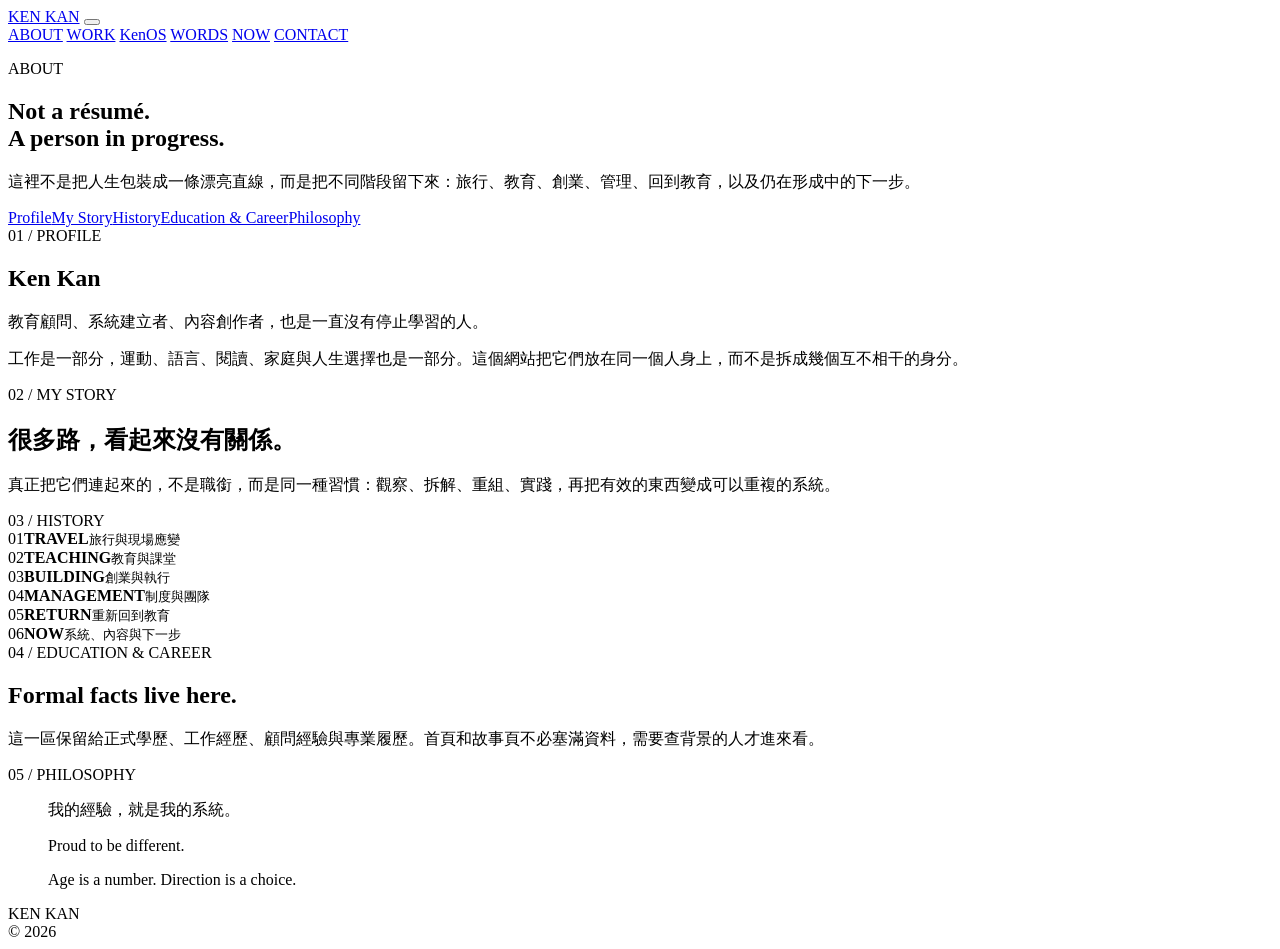
==== about.html @ 20192df4 "Add files via upload" ====
<!doctype html>
<html lang="zh-Hant">
<head>
<meta charset="utf-8">
<meta name="viewport" content="width=device-width, initial-scale=1">
<meta name="theme-color" content="#080808">
<title>About — Ken Kan</title>
<meta name="description" content="Ken Kan — experience, systems, work, words and what comes next.">
<link rel="stylesheet" href="assets/styles.css">
<script defer src="assets/app.js"></script>
</head>
<body class="inner-page">

<header class="site-header">
  <a class="brand" href="index.html" aria-label="Ken Kan home">KEN KAN</a>
  <button class="menu-toggle" aria-label="Open navigation" aria-expanded="false">
    <span></span><span></span>
  </button>
  <nav class="main-nav" aria-label="Primary navigation">
    <a href="about.html">ABOUT</a>
    <a href="work.html">WORK</a>
    <a href="kenos.html">KenOS</a>
    <a href="words.html">WORDS</a>
    <a href="now.html">NOW</a>
    <a href="contact.html">CONTACT</a>
  </nav>
</header>


<main class="page-shell">
  <section class="page-hero">
    <p class="eyebrow">ABOUT</p>
    <h1>Not a résumé.<br>A person in progress.</h1>
    <p class="lead">這裡不是把人生包裝成一條漂亮直線，而是把不同階段留下來：旅行、教育、創業、管理、回到教育，以及仍在形成中的下一步。</p>
  </section>

  <nav class="subnav">
    <a href="#profile">Profile</a><a href="#story">My Story</a><a href="#history">History</a><a href="#education">Education & Career</a><a href="#philosophy">Philosophy</a>
  </nav>

  <section id="profile" class="editorial-section split">
    <div class="section-label">01 / PROFILE</div>
    <div>
      <h2>Ken Kan</h2>
      <p>教育顧問、系統建立者、內容創作者，也是一直沒有停止學習的人。</p>
      <p>工作是一部分，運動、語言、閱讀、家庭與人生選擇也是一部分。這個網站把它們放在同一個人身上，而不是拆成幾個互不相干的身分。</p>
    </div>
  </section>

  <section id="story" class="editorial-section image-section">
    <div class="image-panel portrait-panel"></div>
    <div>
      <div class="section-label">02 / MY STORY</div>
      <h2>很多路，看起來沒有關係。</h2>
      <p>真正把它們連起來的，不是職銜，而是同一種習慣：觀察、拆解、重組、實踐，再把有效的東西變成可以重複的系統。</p>
    </div>
  </section>

  <section id="history" class="editorial-section">
    <div class="section-label">03 / HISTORY</div>
    <div class="timeline">
      <div><span>01</span><strong>TRAVEL</strong><small>旅行與現場應變</small></div>
      <div><span>02</span><strong>TEACHING</strong><small>教育與課堂</small></div>
      <div><span>03</span><strong>BUILDING</strong><small>創業與執行</small></div>
      <div><span>04</span><strong>MANAGEMENT</strong><small>制度與團隊</small></div>
      <div><span>05</span><strong>RETURN</strong><small>重新回到教育</small></div>
      <div><span>06</span><strong>NOW</strong><small>系統、內容與下一步</small></div>
    </div>
  </section>

  <section id="education" class="editorial-section split">
    <div class="section-label">04 / EDUCATION & CAREER</div>
    <div>
      <h2>Formal facts live here.</h2>
      <p>這一區保留給正式學歷、工作經歷、顧問經驗與專業履歷。首頁和故事頁不必塞滿資料，需要查背景的人才進來看。</p>
    </div>
  </section>

  <section id="philosophy" class="editorial-section quote-grid">
    <div class="section-label">05 / PHILOSOPHY</div>
    <blockquote>我的經驗，就是我的系統。</blockquote>
    <blockquote>Proud to be different.</blockquote>
    <blockquote>Age is a number. Direction is a choice.</blockquote>
  </section>
</main>


<footer class="site-footer">
  <div>KEN KAN</div>
  <div class="footer-line"></div>
  <div>© 2026</div>
</footer>

</body>
</html>
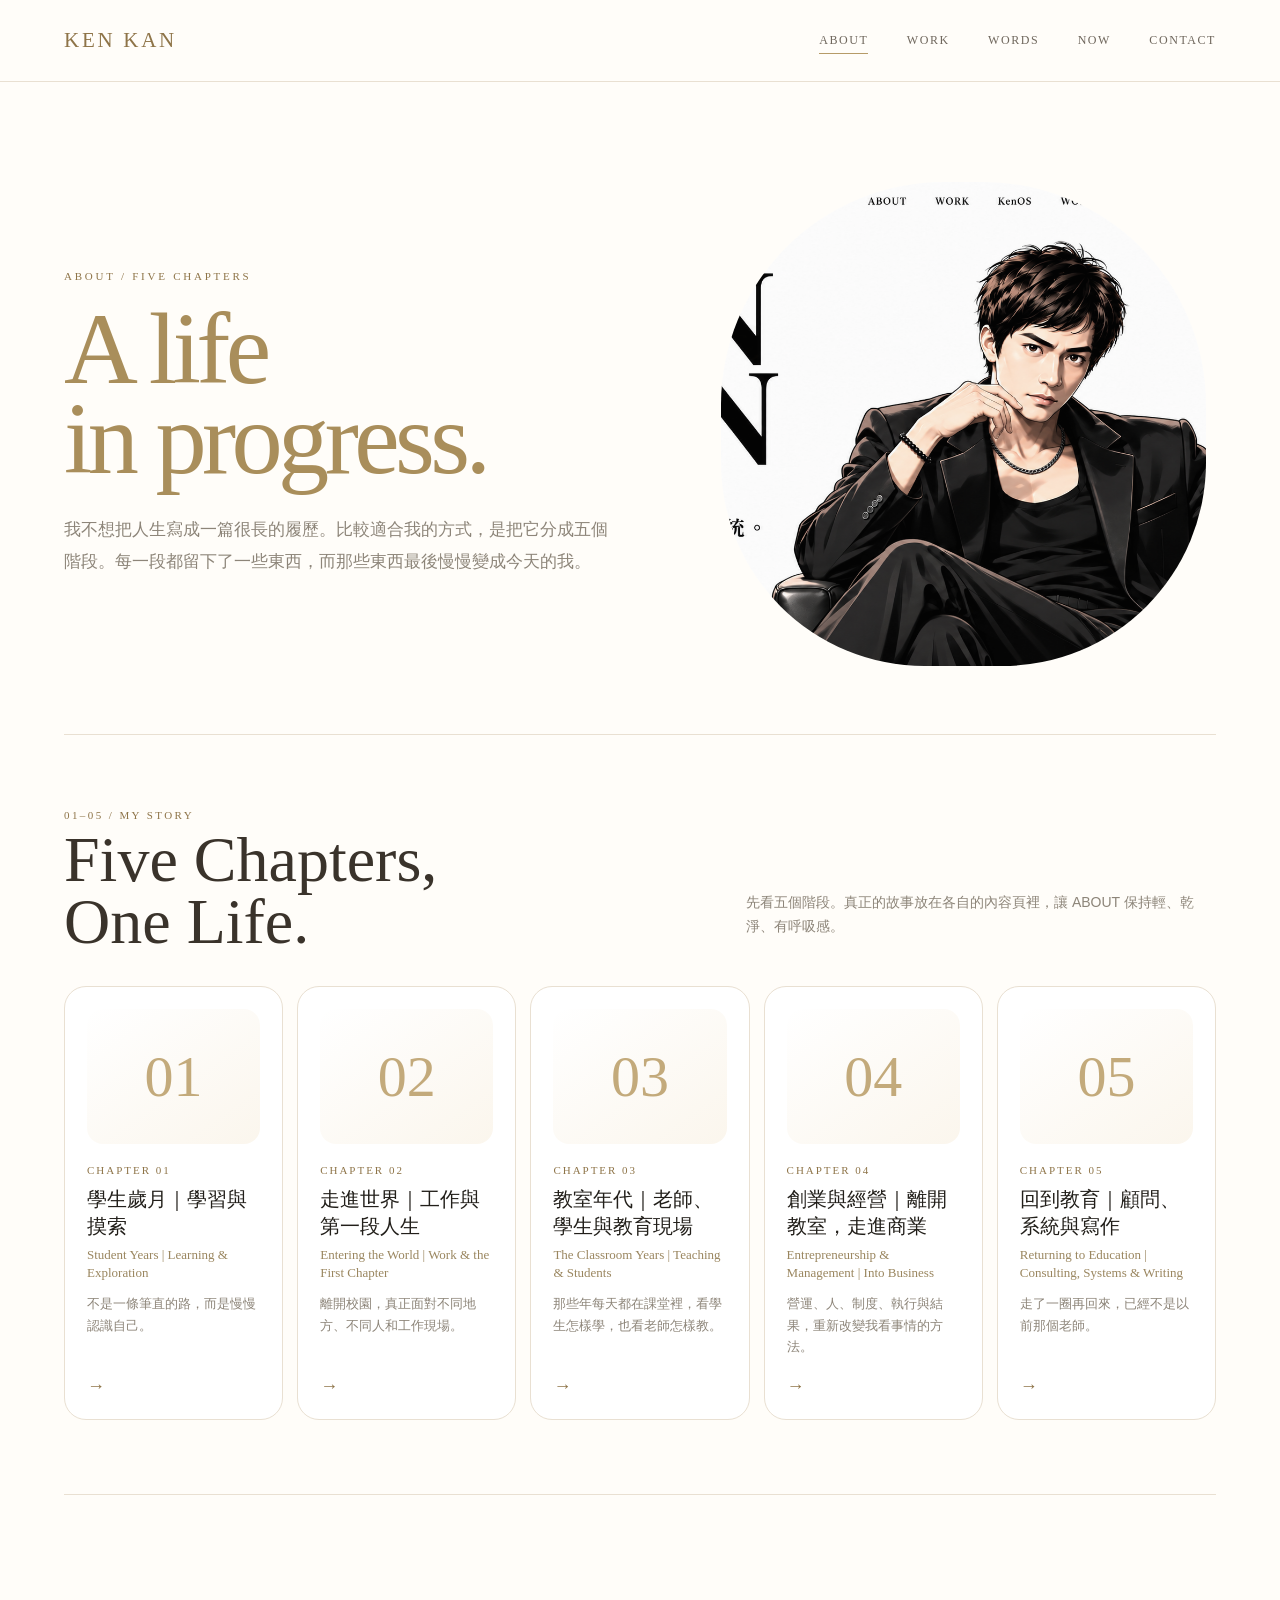
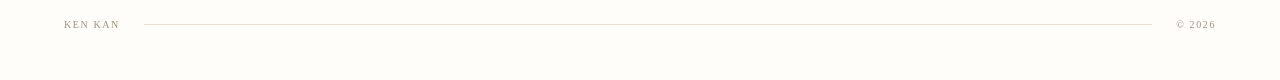
==== commit 1b38ed7c: "Redesign About in light editorial style" ====
--- a/about.html
+++ b/about.html
@@ -1,95 +1,16 @@
-<!doctype html>
-<html lang="zh-Hant">
-<head>
-<meta charset="utf-8">
-<meta name="viewport" content="width=device-width, initial-scale=1">
-<meta name="theme-color" content="#080808">
-<title>About — Ken Kan</title>
-<meta name="description" content="Ken Kan — experience, systems, work, words and what comes next.">
-<link rel="stylesheet" href="assets/styles.css">
-<script defer src="assets/app.js"></script>
-</head>
-<body class="inner-page">
-
-<header class="site-header">
-  <a class="brand" href="index.html" aria-label="Ken Kan home">KEN KAN</a>
-  <button class="menu-toggle" aria-label="Open navigation" aria-expanded="false">
-    <span></span><span></span>
-  </button>
-  <nav class="main-nav" aria-label="Primary navigation">
-    <a href="about.html">ABOUT</a>
-    <a href="work.html">WORK</a>
-    <a href="kenos.html">KenOS</a>
-    <a href="words.html">WORDS</a>
-    <a href="now.html">NOW</a>
-    <a href="contact.html">CONTACT</a>
-  </nav>
-</header>
-
-
-<main class="page-shell">
-  <section class="page-hero">
-    <p class="eyebrow">ABOUT</p>
-    <h1>Not a résumé.<br>A person in progress.</h1>
-    <p class="lead">這裡不是把人生包裝成一條漂亮直線，而是把不同階段留下來：旅行、教育、創業、管理、回到教育，以及仍在形成中的下一步。</p>
-  </section>
-
-  <nav class="subnav">
-    <a href="#profile">Profile</a><a href="#story">My Story</a><a href="#history">History</a><a href="#education">Education & Career</a><a href="#philosophy">Philosophy</a>
-  </nav>
-
-  <section id="profile" class="editorial-section split">
-    <div class="section-label">01 / PROFILE</div>
-    <div>
-      <h2>Ken Kan</h2>
-      <p>教育顧問、系統建立者、內容創作者，也是一直沒有停止學習的人。</p>
-      <p>工作是一部分，運動、語言、閱讀、家庭與人生選擇也是一部分。這個網站把它們放在同一個人身上，而不是拆成幾個互不相干的身分。</p>
-    </div>
-  </section>
-
-  <section id="story" class="editorial-section image-section">
-    <div class="image-panel portrait-panel"></div>
-    <div>
-      <div class="section-label">02 / MY STORY</div>
-      <h2>很多路，看起來沒有關係。</h2>
-      <p>真正把它們連起來的，不是職銜，而是同一種習慣：觀察、拆解、重組、實踐，再把有效的東西變成可以重複的系統。</p>
-    </div>
-  </section>
-
-  <section id="history" class="editorial-section">
-    <div class="section-label">03 / HISTORY</div>
-    <div class="timeline">
-      <div><span>01</span><strong>TRAVEL</strong><small>旅行與現場應變</small></div>
-      <div><span>02</span><strong>TEACHING</strong><small>教育與課堂</small></div>
-      <div><span>03</span><strong>BUILDING</strong><small>創業與執行</small></div>
-      <div><span>04</span><strong>MANAGEMENT</strong><small>制度與團隊</small></div>
-      <div><span>05</span><strong>RETURN</strong><small>重新回到教育</small></div>
-      <div><span>06</span><strong>NOW</strong><small>系統、內容與下一步</small></div>
-    </div>
-  </section>
-
-  <section id="education" class="editorial-section split">
-    <div class="section-label">04 / EDUCATION & CAREER</div>
-    <div>
-      <h2>Formal facts live here.</h2>
-      <p>這一區保留給正式學歷、工作經歷、顧問經驗與專業履歷。首頁和故事頁不必塞滿資料，需要查背景的人才進來看。</p>
-    </div>
-  </section>
-
-  <section id="philosophy" class="editorial-section quote-grid">
-    <div class="section-label">05 / PHILOSOPHY</div>
-    <blockquote>我的經驗，就是我的系統。</blockquote>
-    <blockquote>Proud to be different.</blockquote>
-    <blockquote>Age is a number. Direction is a choice.</blockquote>
-  </section>
-</main>
-
-
-<footer class="site-footer">
-  <div>KEN KAN</div>
-  <div class="footer-line"></div>
-  <div>© 2026</div>
-</footer>
-
-</body>
-</html>+<!doctype html><html lang="zh-Hant"><head><meta charset="utf-8"><meta name="viewport" content="width=device-width,initial-scale=1"><meta name="theme-color" content="#fffdf9"><title>About — Ken Kan</title><meta name="description" content="Ken Kan — experience, systems, work, words and what comes next."><link rel="stylesheet" href="assets/light.css"></head><body class="light-page"><header class="light-header"><a class="light-brand" href="index.html">KEN KAN</a><nav class="light-nav">
+<a class="active" href="about.html">ABOUT</a>
+<a class="" href="work.html">WORK</a>
+<a class="" href="words.html">WORDS</a>
+<a class="" href="now.html">NOW</a>
+<a class="" href="contact.html">CONTACT</a>
+</nav></header><main class="light-shell">
+<section class="light-hero"><div><p class="light-kicker">ABOUT / FIVE CHAPTERS</p><h1>A life<br>in progress.</h1><p class="lead">我不想把人生寫成一篇很長的履歷。比較適合我的方式，是把它分成五個階段。每一段都留下了一些東西，而那些東西最後慢慢變成今天的我。</p></div><div class="cartoon-portrait" aria-hidden="true"><div class="cartoon-frame"><img src="homepage-master.png" alt=""></div></div></section>
+<section class="light-section"><div class="section-top"><div><div class="section-no">01–05 / MY STORY</div><h2>Five Chapters,<br>One Life.</h2></div><p class="section-note">先看五個階段。真正的故事放在各自的內容頁裡，讓 ABOUT 保持輕、乾淨、有呼吸感。</p></div>
+<div class="chapter-grid">
+<a class="chapter-card" href="about-student.html"><div class="mini-art"><span>01</span></div><span class="n">CHAPTER 01</span><h3>學生歲月｜學習與摸索</h3><h4>Student Years | Learning & Exploration</h4><p>不是一條筆直的路，而是慢慢認識自己。</p><span class="go">→</span></a>
+<a class="chapter-card" href="about-world.html"><div class="mini-art"><span>02</span></div><span class="n">CHAPTER 02</span><h3>走進世界｜工作與第一段人生</h3><h4>Entering the World | Work & the First Chapter</h4><p>離開校園，真正面對不同地方、不同人和工作現場。</p><span class="go">→</span></a>
+<a class="chapter-card" href="about-classroom.html"><div class="mini-art"><span>03</span></div><span class="n">CHAPTER 03</span><h3>教室年代｜老師、學生與教育現場</h3><h4>The Classroom Years | Teaching & Students</h4><p>那些年每天都在課堂裡，看學生怎樣學，也看老師怎樣教。</p><span class="go">→</span></a>
+<a class="chapter-card" href="about-business.html"><div class="mini-art"><span>04</span></div><span class="n">CHAPTER 04</span><h3>創業與經營｜離開教室，走進商業</h3><h4>Entrepreneurship & Management | Into Business</h4><p>營運、人、制度、執行與結果，重新改變我看事情的方法。</p><span class="go">→</span></a>
+<a class="chapter-card" href="about-return.html"><div class="mini-art"><span>05</span></div><span class="n">CHAPTER 05</span><h3>回到教育｜顧問、系統與寫作</h3><h4>Returning to Education | Consulting, Systems & Writing</h4><p>走了一圈再回來，已經不是以前那個老師。</p><span class="go">→</span></a>
+</div></section></main><footer class="light-footer"><div>KEN KAN</div><div class="rule"></div><div>© 2026</div></footer></body></html>
--- a/assets/light.css
+++ b/assets/light.css
@@ -0,0 +1,92 @@
+:root{
+  --paper:#fffdf9;--white:#fff;--ink:#221f1a;--muted:#8d8579;
+  --gold:#b69b68;--gold-dark:#8e7448;--gold-pale:#e9ddc7;
+  --line:#e9e0d2;--shadow:0 18px 55px rgba(87,67,34,.08)
+}
+*{box-sizing:border-box}
+html{scroll-behavior:smooth}
+body.light-page{margin:0;background:var(--paper);color:var(--ink);font-family:-apple-system,BlinkMacSystemFont,"Segoe UI","Noto Sans TC",Arial,sans-serif;-webkit-font-smoothing:antialiased}
+a{color:inherit;text-decoration:none}
+.light-header{height:82px;display:flex;align-items:center;padding:0 clamp(24px,5vw,76px);border-bottom:1px solid var(--line);background:rgba(255,253,249,.94);backdrop-filter:blur(12px);position:sticky;top:0;z-index:40}
+.light-brand{font-family:Georgia,"Times New Roman",serif;font-size:21px;letter-spacing:.13em;color:var(--gold-dark);white-space:nowrap}
+.light-nav{margin-left:auto;display:flex;gap:clamp(22px,3vw,48px);align-items:center;white-space:nowrap}
+.light-nav a{font-family:Georgia,"Times New Roman",serif;font-size:12px;letter-spacing:.13em;color:#6f675d;position:relative;padding:12px 0}
+.light-nav a:after{content:"";position:absolute;left:0;bottom:6px;width:0;height:1px;background:var(--gold);transition:.25s}
+.light-nav a:hover:after,.light-nav a.active:after{width:100%}
+.light-shell{max-width:1500px;margin:auto;padding:70px clamp(24px,5vw,76px) 90px}
+.light-hero{min-height:48vh;display:grid;grid-template-columns:1.05fr .95fr;gap:7vw;align-items:center;border-bottom:1px solid var(--line);padding:30px 0 68px}
+.light-kicker{font-family:Georgia,serif;color:var(--gold-dark);letter-spacing:.25em;font-size:11px;margin:0 0 22px}
+.light-hero h1{margin:0;font-family:Georgia,"Times New Roman",serif;font-size:clamp(58px,8vw,122px);line-height:.88;font-weight:400;letter-spacing:-.045em;color:#a98e5b}
+.light-hero .lead{max-width:650px;margin:30px 0 0;color:var(--muted);line-height:1.9;font-size:17px}
+.cartoon-portrait{position:relative;min-height:430px;display:grid;place-items:center}
+.cartoon-portrait:before{content:"";position:absolute;width:min(420px,82%);aspect-ratio:1;border-radius:50%;background:#f6efe3;border:1px solid var(--gold-pale)}
+.cartoon-frame{position:relative;width:min(500px,96%);aspect-ratio:1/1;overflow:hidden;border-radius:46% 46% 42% 42%;z-index:2}
+.cartoon-frame img{width:185%;height:100%;object-fit:cover;object-position:77% 50%;transform:translateX(-30%);filter:saturate(.92) contrast(.98)}
+.light-section{padding:74px 0;border-bottom:1px solid var(--line)}
+.section-top{display:flex;justify-content:space-between;gap:30px;align-items:end;margin-bottom:34px}
+.section-no{font-family:Georgia,serif;color:var(--gold-dark);font-size:11px;letter-spacing:.22em}
+.light-section h2{margin:8px 0 0;font-family:Georgia,"Times New Roman",serif;font-size:clamp(38px,5vw,72px);line-height:.96;font-weight:400;color:#3a332b}
+.section-note{max-width:470px;color:var(--muted);line-height:1.7;font-size:14px}
+.chapter-grid{display:grid;grid-template-columns:repeat(5,1fr);gap:14px}
+.chapter-card{min-height:360px;border:1px solid var(--line);background:#fff;border-radius:22px;padding:22px;display:flex;flex-direction:column;transition:.28s;position:relative;overflow:hidden}
+.chapter-card:hover{transform:translateY(-5px);box-shadow:var(--shadow);border-color:#dac9a9}
+.chapter-card .mini-art{height:135px;display:grid;place-items:center;margin-bottom:20px;background:linear-gradient(145deg,#fff,#fbf6ed);border-radius:16px}
+.chapter-card .mini-art span{font-family:Georgia,serif;font-size:58px;color:#c3aa7b}
+.chapter-card .n{font-family:Georgia,serif;color:var(--gold-dark);font-size:11px;letter-spacing:.18em}
+.chapter-card h3{font-family:"Noto Serif TC",Georgia,serif;font-size:20px;font-weight:500;margin:10px 0 6px;line-height:1.35}
+.chapter-card h4{font-family:Georgia,serif;font-size:13px;color:#9a865f;font-weight:400;margin:0 0 12px;line-height:1.35}
+.chapter-card p{font-size:13px;color:var(--muted);line-height:1.65;margin:0}
+.chapter-card .go{margin-top:auto;padding-top:18px;color:var(--gold-dark);font-size:18px}
+.work-grid{display:grid;grid-template-columns:1.4fr 1fr 1fr;gap:16px}
+.work-card{min-height:260px;border:1px solid var(--line);border-radius:24px;padding:28px;background:#fff;display:flex;flex-direction:column;position:relative;overflow:hidden;transition:.28s}
+.work-card.flagship{grid-row:span 2;min-height:536px;background:linear-gradient(160deg,#fff 0%,#faf5eb 100%)}
+.work-card:hover{transform:translateY(-4px);box-shadow:var(--shadow)}
+.work-card .tag{font-family:Georgia,serif;font-size:10px;letter-spacing:.2em;color:var(--gold-dark)}
+.work-card h3{font-family:Georgia,serif;font-size:clamp(28px,3vw,48px);font-weight:400;margin:16px 0 12px}
+.work-card p{color:var(--muted);line-height:1.7;font-size:14px;max-width:500px}
+.work-card .mark{margin-top:auto;font-family:Georgia,serif;font-size:74px;color:#d5c29c;align-self:flex-end}
+.words-grid{display:grid;grid-template-columns:1.2fr .8fr;gap:26px}
+.word-list{border-top:1px solid var(--line)}
+.word-item{display:grid;grid-template-columns:90px 1fr auto;gap:22px;padding:26px 0;border-bottom:1px solid var(--line);align-items:center}
+.word-item .type{font-family:Georgia,serif;color:var(--gold-dark);font-size:10px;letter-spacing:.18em}
+.word-item h3{margin:0;font-family:Georgia,serif;font-size:clamp(22px,2.6vw,36px);font-weight:400}
+.word-item .arrow{color:var(--gold-dark);font-size:20px}
+.quote-panel{border:1px solid var(--line);border-radius:28px;padding:34px;background:#fff;min-height:360px;display:flex;flex-direction:column;justify-content:space-between}
+.quote-panel blockquote{font-family:Georgia,serif;font-size:clamp(31px,4vw,56px);line-height:1.06;color:#a98e5b;margin:0}
+.quote-panel small{color:var(--muted);line-height:1.6}
+.now-grid{display:grid;grid-template-columns:repeat(3,1fr);gap:16px}
+.now-card{border:1px solid var(--line);border-radius:22px;background:#fff;padding:24px;min-height:210px;display:flex;flex-direction:column}
+.now-card span{font-family:Georgia,serif;color:var(--gold-dark);font-size:10px;letter-spacing:.18em}
+.now-card strong{font-family:Georgia,serif;font-size:28px;font-weight:400;margin-top:auto}
+.now-card p{color:var(--muted);font-size:13px;line-height:1.65;margin:12px 0 0}
+.contact-grid{display:grid;grid-template-columns:1fr 1fr;gap:18px}
+.contact-card{border:1px solid var(--line);border-radius:24px;background:#fff;padding:30px;min-height:180px;display:flex;align-items:flex-end;justify-content:space-between;transition:.25s}
+.contact-card:hover{transform:translateY(-4px);box-shadow:var(--shadow)}
+.contact-card span{font-family:Georgia,serif;color:var(--gold-dark);font-size:10px;letter-spacing:.18em}
+.contact-card strong{display:block;font-family:Georgia,serif;font-size:30px;font-weight:400;margin-top:12px}
+.kenos-map{display:grid;grid-template-columns:repeat(5,1fr);gap:14px}
+.kenos-node{border:1px solid var(--line);border-radius:20px;background:#fff;padding:26px;text-align:center}
+.kenos-node strong{font-family:Georgia,serif;font-size:28px;font-weight:400;color:var(--gold-dark)}
+.kenos-node small{display:block;color:var(--muted);margin-top:9px;line-height:1.5}
+.light-footer{display:flex;gap:24px;align-items:center;padding:34px clamp(24px,5vw,76px) 50px;max-width:1500px;margin:auto;color:#9a9185;font-family:Georgia,serif;font-size:10px;letter-spacing:.16em}
+.light-footer .rule{height:1px;background:var(--line);flex:1}
+.chapter-page{max-width:1120px;margin:auto;padding:90px clamp(24px,6vw,80px)}
+.chapter-page .back{font-family:Georgia,serif;color:var(--gold-dark);letter-spacing:.12em;font-size:12px}
+.chapter-page h1{font-family:"Noto Serif TC",Georgia,serif;font-size:clamp(45px,7vw,82px);font-weight:400;line-height:1.04;margin:55px 0 14px}
+.chapter-page h2{font-family:Georgia,serif;font-weight:400;color:#9a865f;margin:0 0 42px}
+.chapter-page .intro{font-family:Georgia,"Noto Serif TC",serif;font-size:20px;line-height:1.95;color:#625b51;max-width:820px}
+.chapter-page .chapter-visual{margin-top:55px;height:300px;border:1px solid var(--line);border-radius:28px;background:linear-gradient(145deg,#fff,#f8f1e6);overflow:hidden;position:relative}
+.chapter-page .chapter-visual:after{content:"KEN KAN";position:absolute;right:28px;bottom:20px;font-family:Georgia,serif;letter-spacing:.16em;color:#c6ad80;font-size:12px}
+@media(max-width:1050px){
+  .light-hero{grid-template-columns:1fr}.cartoon-portrait{min-height:340px}
+  .chapter-grid{grid-template-columns:repeat(2,1fr)}
+  .work-grid{grid-template-columns:1fr 1fr}.work-card.flagship{grid-row:auto;grid-column:1/-1;min-height:420px}
+  .words-grid{grid-template-columns:1fr}.now-grid{grid-template-columns:1fr 1fr}.kenos-map{grid-template-columns:repeat(2,1fr)}
+}
+@media(max-width:700px){
+  .light-header{height:70px;overflow:auto}.light-nav{gap:22px;margin-left:32px}
+  .light-shell{padding-top:35px}.light-hero{min-height:auto;padding-top:20px}
+  .chapter-grid,.work-grid,.now-grid,.contact-grid,.kenos-map{grid-template-columns:1fr}
+  .work-card.flagship{grid-column:auto}.word-item{grid-template-columns:64px 1fr auto}
+  .cartoon-frame{width:95%}
+}
